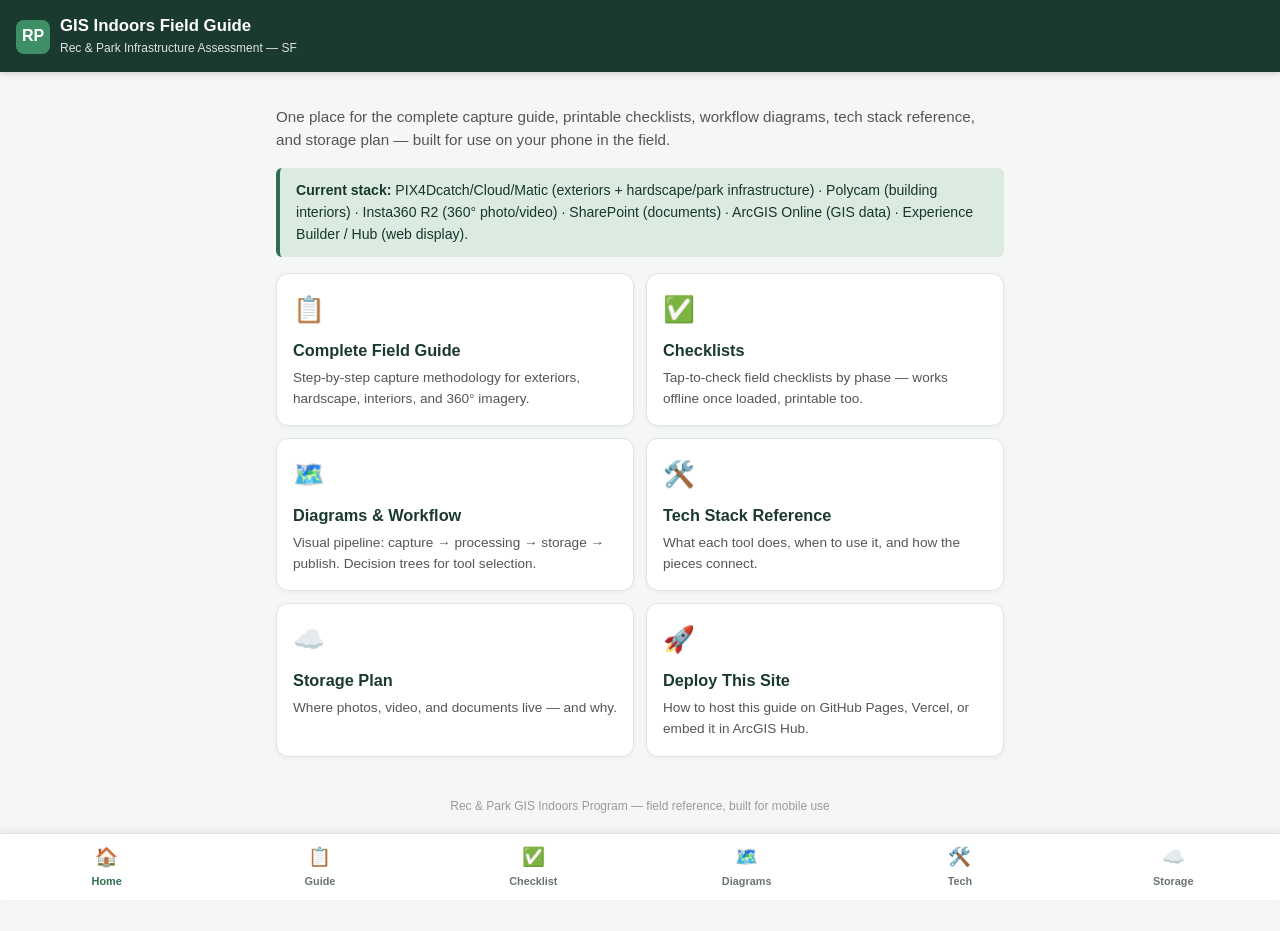
==== field/index.html @ b8d33f53 "Add mobile field guide site: shared stylesheet, home, guide, checklists, diagrams, tech stack, stora" ====
<!DOCTYPE html>
<html lang="en">
<head>
<meta charset="UTF-8">
<meta name="viewport" content="width=device-width, initial-scale=1.0">
<title>Rec & Park GIS Field Guide</title>
<link rel="stylesheet" href="styles.css">
</head>
<body>
<header class="top">
  <div class="brand">
    <div class="brand-mark">RP</div>
    <div>
      <h1>GIS Indoors Field Guide</h1>
      <p class="sub">Rec & Park Infrastructure Assessment — SF</p>
    </div>
  </div>
</header>
<div class="wrap">
<p class="lede">One place for the complete capture guide, printable checklists, workflow diagrams, tech stack reference, and storage plan — built for use on your phone in the field.</p>
<div class="note good">
<strong>Current stack:</strong> PIX4Dcatch/Cloud/Matic (exteriors + hardscape/park infrastructure) &middot; Polycam (building interiors) &middot; Insta360 R2 (360° photo/video) &middot; SharePoint (documents) &middot; ArcGIS Online (GIS data) &middot; Experience Builder / Hub (web display).
</div>
<div class="card-grid">
  <a class="card" href="guide.html">
    <div class="ic">📋</div>
    <h3>Complete Field Guide</h3>
    <p>Step-by-step capture methodology for exteriors, hardscape, interiors, and 360° imagery.</p>
  </a>
  <a class="card" href="checklists.html">
    <div class="ic">✅</div>
    <h3>Checklists</h3>
    <p>Tap-to-check field checklists by phase — works offline once loaded, printable too.</p>
  </a>
  <a class="card" href="diagrams.html">
    <div class="ic">🗺️</div>
    <h3>Diagrams & Workflow</h3>
    <p>Visual pipeline: capture → processing → storage → publish. Decision trees for tool selection.</p>
  </a>
  <a class="card" href="tech-stack.html">
    <div class="ic">🛠️</div>
    <h3>Tech Stack Reference</h3>
    <p>What each tool does, when to use it, and how the pieces connect.</p>
  </a>
  <a class="card" href="storage.html">
    <div class="ic">☁️</div>
    <h3>Storage Plan</h3>
    <p>Where photos, video, and documents live — and why.</p>
  </a>
  <a class="card" href="deploy.html">
    <div class="ic">🚀</div>
    <h3>Deploy This Site</h3>
    <p>How to host this guide on GitHub Pages, Vercel, or embed it in ArcGIS Hub.</p>
  </a>
</div>
<footer class="page-footer">Rec & Park GIS Indoors Program — field reference, built for mobile use</footer>
</div>
<nav class="bottom">
  <a href="index.html" class="active"><span class="ic">🏠</span>Home</a>
  <a href="guide.html"><span class="ic">📋</span>Guide</a>
  <a href="checklists.html"><span class="ic">✅</span>Checklist</a>
  <a href="diagrams.html"><span class="ic">🗺️</span>Diagrams</a>
  <a href="tech-stack.html"><span class="ic">🛠️</span>Tech</a>
  <a href="storage.html"><span class="ic">☁️</span>Storage</a>
</nav>
</body>
</html>
---- field/styles.css ----
:root {
  --green: #1b3a2f; --green2: #2f6f4f; --green3: #3f8f66; --light: #eef2ef; --grey: #555;
  --amber-bg: #fbeee0; --amber: #8a5a00; --blue-bg: #e8f0fb; --blue: #1b4a7a;
  --danger-bg: #fbe7e7; --danger: #a4222b;
}
* { box-sizing: border-box; }
html, body { margin: 0; }
body {
  font-family: -apple-system, "Segoe UI", Roboto, Arial, Helvetica, sans-serif;
  background: #f5f7f6; color: #1c1c1c; line-height: 1.55;
  padding-bottom: 76px;
}
.wrap { max-width: 760px; margin: 0 auto; padding: 18px 16px 40px; }
a { color: var(--green2); }
header.top {
  background: var(--green); color: white; padding: 16px 16px 14px;
  position: sticky; top: 0; z-index: 20; box-shadow: 0 2px 6px rgba(0,0,0,0.15);
}
header.top .brand { display: flex; align-items: center; gap: 10px; }
header.top .brand-mark {
  width: 34px; height: 34px; border-radius: 8px; background: var(--green3);
  display: flex; align-items: center; justify-content: center; font-weight: 800; font-size: 1rem;
}
header.top h1 { margin: 0; font-size: 1.05rem; line-height: 1.25; }
header.top p.sub { margin: 2px 0 0; font-size: 0.75rem; opacity: 0.85; }
nav.bottom {
  position: fixed; bottom: 0; left: 0; right: 0; z-index: 30;
  display: flex; background: white; border-top: 1px solid #dfe5e2;
  box-shadow: 0 -2px 8px rgba(0,0,0,0.08);
}
nav.bottom a {
  flex: 1; text-align: center; padding: 9px 2px 10px; text-decoration: none;
  color: #6b7570; font-size: 0.68rem; font-weight: 600;
}
nav.bottom a .ic { display: block; font-size: 1.15rem; margin-bottom: 2px; }
nav.bottom a.active { color: var(--green2); }
nav.bottom a.active .ic { color: var(--green2); }
h2 { color: var(--green); font-size: 1.2rem; border-bottom: 2px solid var(--light); padding-bottom: 6px; margin-top: 34px; }
h3 { color: var(--green2); font-size: 1.02rem; margin-top: 22px; }
p.lede { color: var(--grey); font-size: 0.95rem; }
.card-grid { display: grid; grid-template-columns: 1fr; gap: 12px; margin-top: 16px; }
@media (min-width: 480px) { .card-grid { grid-template-columns: 1fr 1fr; } }
.card {
  background: white; border: 1px solid #dfe5e2; border-radius: 12px; padding: 16px;
  text-decoration: none; color: inherit; display: block;
  box-shadow: 0 1px 4px rgba(0,0,0,0.05);
}
.card .ic { font-size: 1.6rem; }
.card h3 { margin: 8px 0 4px; color: var(--green); }
.card p { margin: 0; font-size: 0.85rem; color: var(--grey); }
.checklist { list-style: none; padding: 0; margin: 10px 0 24px; }
.checklist li {
  display: flex; align-items: flex-start; gap: 10px; padding: 10px 12px; margin-bottom: 6px;
  background: white; border: 1px solid #dfe5e2; border-radius: 8px; font-size: 0.92rem;
}
.checklist input[type="checkbox"] { width: 20px; height: 20px; margin-top: 1px; flex-shrink: 0; accent-color: var(--green2); }
.checklist li.checked-style { text-decoration: line-through; opacity: 0.55; }
.phase-header {
  background: var(--green); color: white; padding: 10px 14px; border-radius: 8px 8px 0 0;
  font-weight: 700; font-size: 0.9rem; margin-top: 26px;
}
.phase-block { border: 1px solid var(--green); border-top: none; border-radius: 0 0 8px 8px; padding: 10px; background: #fafcfb; }
.progress-bar { height: 8px; background: var(--light); border-radius: 999px; overflow: hidden; margin: 6px 0 18px; }
.progress-bar > div { height: 100%; background: var(--green3); width: 0%; transition: width 0.2s; }
.reset-btn {
  display: inline-block; background: var(--danger-bg); color: var(--danger); border: 1px solid #f0c8c8;
  padding: 8px 14px; border-radius: 6px; font-size: 0.8rem; font-weight: 600; text-decoration: none; margin: 10px 0 0;
}
.badge { display: inline-block; background: var(--green2); color: white; border-radius: 999px; padding: 2px 10px; font-size: 0.72rem; font-weight: 600; }
.badge-amber { background: var(--amber); }
.badge-blue { background: var(--blue); }
.note { background: var(--amber-bg); border-left: 4px solid var(--amber); padding: 12px 16px; border-radius: 6px; font-size: 0.88rem; color: #4a3200; margin: 16px 0; }
.note.blue { background: var(--blue-bg); border-left-color: var(--blue); color: #14335c; }
.note.good { background: #dcebe2; border-left-color: var(--green2); color: #163826; }
table { width: 100%; border-collapse: collapse; margin: 14px 0; font-size: 0.83rem; }
thead th { background: var(--green); color: white; text-align: left; padding: 8px 10px; }
tbody td { padding: 8px 10px; border-bottom: 1px solid #e2e6e4; vertical-align: top; }
tbody tr:nth-child(even) { background: var(--light); }
@media (max-width: 600px) {
  table, thead, tbody, th, td, tr { display: block; }
  thead tr { position: absolute; top: -9999px; left: -9999px; }
  tbody tr { margin-bottom: 10px; border: 1px solid #e2e6e4; border-radius: 8px; overflow: hidden; }
  tbody td:before { content: attr(data-label); font-weight: 700; color: var(--green); display: block; font-size: 0.68rem; text-transform: uppercase; margin-bottom: 2px; }
}
.diagram-card { background: white; border: 1px solid #dfe5e2; border-radius: 10px; padding: 14px; margin: 18px 0; overflow-x: auto; }
.diagram-card svg { max-width: 100%; height: auto; display: block; margin: 0 auto; }
.diagram-caption { font-size: 0.8rem; color: var(--grey); text-align: center; margin-top: 8px; }
.tech-tile { display: flex; gap: 12px; background: white; border: 1px solid #dfe5e2; border-radius: 10px; padding: 14px; margin-bottom: 10px; }
.tech-tile .ic { font-size: 1.5rem; width: 36px; text-align: center; flex-shrink: 0; }
.tech-tile h3 { margin: 0 0 4px; }
.tech-tile p { margin: 0; font-size: 0.85rem; color: var(--grey); }
footer.page-footer { margin-top: 40px; font-size: 0.75rem; color: #999; text-align: center; }
@media print {
  nav.bottom, header.top { display: none !important; }
  body { padding-bottom: 0; background: white; }
  .checklist li { border: 1px solid #999; }
}
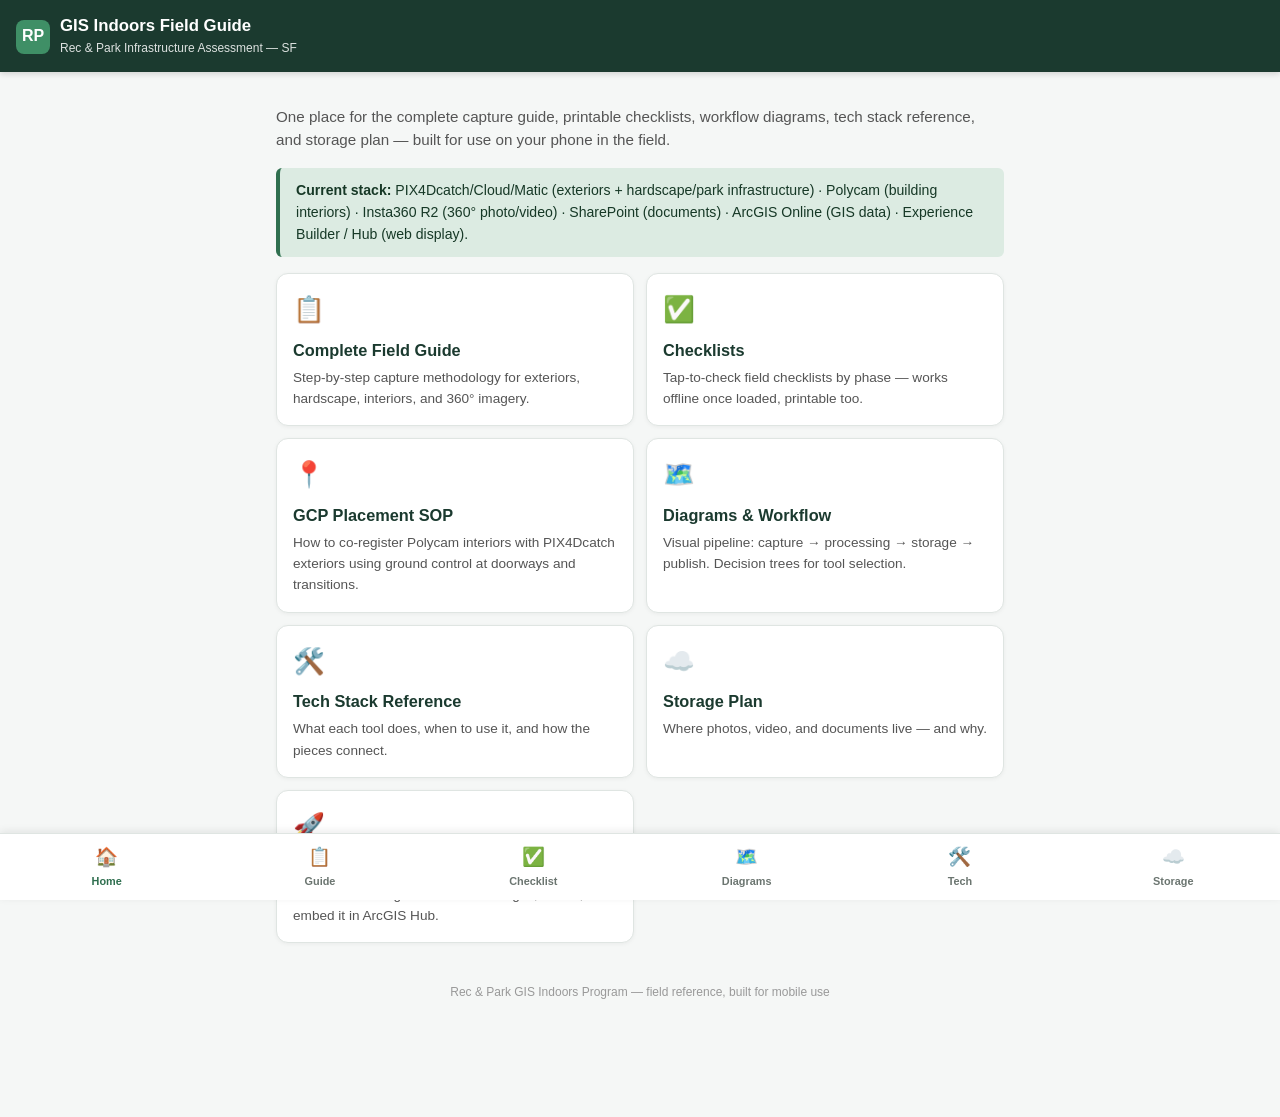
==== commit d6087c35: "Link GCP Placement SOP from field guide home page" ====
--- a/field/index.html
+++ b/field/index.html
@@ -32,6 +32,11 @@
     <h3>Checklists</h3>
     <p>Tap-to-check field checklists by phase — works offline once loaded, printable too.</p>
   </a>
+  <a class="card" href="gcp-sop.html">
+    <div class="ic">📍</div>
+    <h3>GCP Placement SOP</h3>
+    <p>How to co-register Polycam interiors with PIX4Dcatch exteriors using ground control at doorways and transitions.</p>
+  </a>
   <a class="card" href="diagrams.html">
     <div class="ic">🗺️</div>
     <h3>Diagrams & Workflow</h3>
